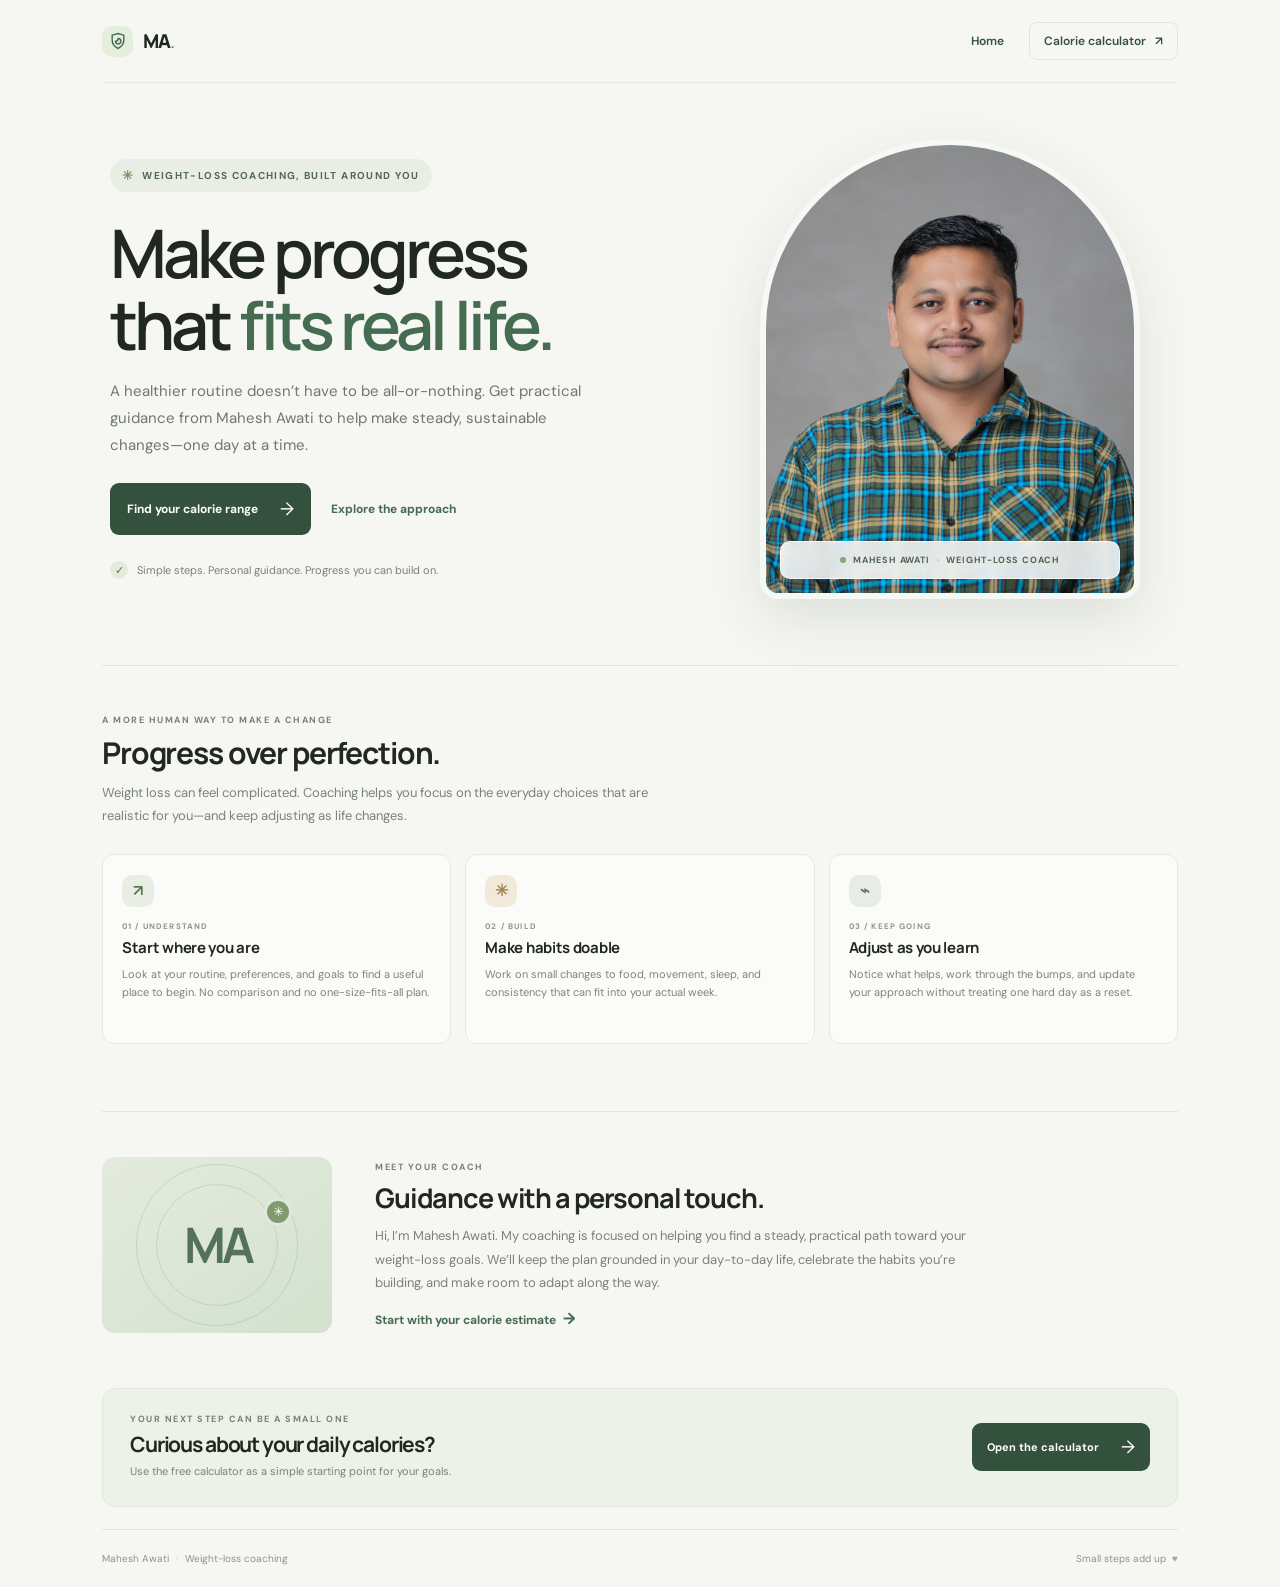
==== index.html @ b431dde3 "Version 01" ====
<!doctype html>
<html lang="en">
<head>
  <meta charset="utf-8">
  <meta name="viewport" content="width=device-width, initial-scale=1">
  <meta name="theme-color" content="#f6f7f2">
  <meta name="description" content="Weight-loss coaching with Mahesh Awati. Build realistic habits, get clear guidance, and make progress that fits your life.">
  <title>Mahesh Awati | Weight-loss coaching</title>
  <link rel="preconnect" href="https://fonts.googleapis.com">
  <link rel="preconnect" href="https://fonts.gstatic.com" crossorigin>
  <link href="https://fonts.googleapis.com/css2?family=DM+Sans:wght@400;500;600;700&family=Manrope:wght@400;500;600;700;800&display=swap" rel="stylesheet">
  <link rel="stylesheet" href="styles.css">
</head>
<body>
  <main class="page-shell home-shell">
    <header class="topbar">
      <a class="brand" href="index.html" aria-label="Mahesh Awati coaching home">
        <span class="brand-mark" aria-hidden="true"><svg viewBox="0 0 24 24" fill="none"><path d="M12 21c4.5-2.2 7-5.7 7-10.1V5l-7-2-7 2v5.9C5 15.3 7.5 18.8 12 21Z" stroke="currentColor" stroke-width="1.7"/><path d="M9 12.2c1.8 0 3.2-1.4 3.2-3.2 1.8 0 3.2 1.4 3.2 3.2s-1.4 3.2-3.2 3.2S9 14 9 12.2Z" stroke="currentColor" stroke-width="1.7" stroke-linecap="round" stroke-linejoin="round"/></svg></span>
        <span>MA<span class="brand-light">.</span></span>
      </a>
      <nav class="site-nav" aria-label="Main navigation">
        <a href="index.html" aria-current="page">Home</a>
        <a class="nav-cta" href="calculator.html">Calorie calculator <span aria-hidden="true">↗</span></a>
      </nav>
    </header>

    <section class="home-hero" id="top">
      <div class="home-copy">
        <span class="eyebrow"><span class="sparkle" aria-hidden="true">✳</span> WEIGHT-LOSS COACHING, BUILT AROUND YOU</span>
        <h1>Make progress<br>that <span>fits real life.</span></h1>
        <p class="home-lede">A healthier routine doesn’t have to be all-or-nothing. Get practical guidance from Mahesh Awati to help make steady, sustainable changes—one day at a time.</p>
        <div class="hero-actions"><a class="primary-link" href="calculator.html">Find your calorie range <span aria-hidden="true">→</span></a><a class="secondary-link" href="#approach">Explore the approach</a></div>
        <div class="home-proof"><span class="proof-mark" aria-hidden="true">✓</span><span>Simple steps. Personal guidance. Progress you can build on.</span></div>
      </div>

      <figure class="coach-photo">
        <img src="Mahesh%20Photo.jpeg" alt="Mahesh Awati, weight-loss coach">
        <figcaption><span class="caption-dot"></span> MAHESH AWATI <span class="photo-caption-divider">·</span> WEIGHT-LOSS COACH</figcaption>
      </figure>
    </section>

    <section class="approach-section" id="approach">
      <div class="section-intro"><span class="step-label">A MORE HUMAN WAY TO MAKE A CHANGE</span><h2>Progress over perfection.</h2><p>Weight loss can feel complicated. Coaching helps you focus on the everyday choices that are realistic for you—and keep adjusting as life changes.</p></div>
      <div class="approach-grid">
        <article class="approach-card"><span class="approach-icon icon-one" aria-hidden="true">↗</span><span class="card-kicker">01 / UNDERSTAND</span><h3>Start where you are</h3><p>Look at your routine, preferences, and goals to find a useful place to begin. No comparison and no one-size-fits-all plan.</p></article>
        <article class="approach-card"><span class="approach-icon icon-two" aria-hidden="true">✳</span><span class="card-kicker">02 / BUILD</span><h3>Make habits doable</h3><p>Work on small changes to food, movement, sleep, and consistency that can fit into your actual week.</p></article>
        <article class="approach-card"><span class="approach-icon icon-three" aria-hidden="true">⌁</span><span class="card-kicker">03 / KEEP GOING</span><h3>Adjust as you learn</h3><p>Notice what helps, work through the bumps, and update your approach without treating one hard day as a reset.</p></article>
      </div>
    </section>

    <section class="coach-section" id="coach">
      <div class="coach-monogram" aria-hidden="true"><span>MA</span><i>✳</i></div>
      <div class="coach-copy"><span class="step-label">MEET YOUR COACH</span><h2>Guidance with a personal touch.</h2><p>Hi, I’m Mahesh Awati. My coaching is focused on helping you find a steady, practical path toward your weight-loss goals. We’ll keep the plan grounded in your day-to-day life, celebrate the habits you’re building, and make room to adapt along the way.</p><a class="text-link" href="calculator.html">Start with your calorie estimate <span aria-hidden="true">→</span></a></div>
    </section>

    <section class="closing-cta">
      <div><span class="step-label">YOUR NEXT STEP CAN BE A SMALL ONE</span><h2>Curious about your daily calories?</h2><p>Use the free calculator as a simple starting point for your goals.</p></div>
      <a class="closing-button" href="calculator.html">Open the calculator <span aria-hidden="true">→</span></a>
    </section>

    <footer class="page-footer"><span>Mahesh Awati <span class="footer-dot">·</span> Weight-loss coaching</span><span>Small steps add up <span class="heart" aria-hidden="true">♥</span></span></footer>
  </main>
</body>
</html>
---- styles.css ----
:root{--ink:#202821;--muted:#778079;--green:#456b51;--deep:#33513d;--lime:#dcebc8;--paper:#f6f7f2;--line:#e8ebe3;--white:#fff;--peach:#f8e8dd;--shadow:0 20px 65px rgba(43,61,46,.09)}
*{box-sizing:border-box}
html{scroll-behavior:smooth}
body{margin:0;background:var(--paper);color:var(--ink);font-family:"DM Sans",sans-serif;-webkit-font-smoothing:antialiased}
button,input,select{font:inherit}
.page-shell{max-width:1160px;margin:0 auto;padding:0 42px}
.topbar{height:83px;display:flex;align-items:center;justify-content:space-between;border-bottom:1px solid rgba(54,73,57,.09)}
.brand{display:inline-flex;align-items:center;gap:10px;color:var(--ink);text-decoration:none;font-family:Manrope,sans-serif;font-size:19px;font-weight:800;letter-spacing:-.8px}
.brand-light{font-weight:500;color:#728072}
.brand-mark{width:31px;height:31px;background:#e5eddd;color:var(--green);border-radius:10px;display:grid;place-items:center}
.brand-mark svg{width:20px;height:20px}
.topbar-note{display:flex;align-items:center;gap:9px;color:#707a71;font-size:12px;font-weight:500}
.online-dot{width:7px;height:7px;border-radius:50%;background:#88ac76;box-shadow:0 0 0 4px #e8efe2}
.hero{display:grid;grid-template-columns:1fr 490px;gap:70px;align-items:center;padding:73px 0 67px}
.hero-copy{padding:0 0 24px 10px}
.eyebrow,.step-label{font-size:10px;letter-spacing:1.35px;font-weight:700;color:#748375}
.eyebrow{display:inline-flex;align-items:center;gap:8px;padding:8px 12px;border-radius:20px;background:#e9eee4;color:#526951}
.sparkle{font-size:13px;color:#789764}
h1,h2,p{margin-top:0}
h1{margin:25px 0 18px;font-family:Manrope,sans-serif;font-weight:600;font-size:clamp(48px,6vw,68px);line-height:1.07;letter-spacing:-3.9px}
h1 span{color:var(--green)}
.hero-copy>p{max-width:420px;margin-bottom:25px;color:#6e786f;font-size:15px;line-height:1.8}
.trust-note{display:flex;align-items:center;gap:9px;color:#546957;font-size:12px;font-weight:600}
.trust-icon{display:grid;place-items:center;width:19px;height:19px;border-radius:50%;background:#e3ebdc;color:#52734f;font-size:12px}
.calculator-card{background:var(--white);border:1px solid rgba(33,51,36,.055);border-radius:19px;padding:31px 34px 22px;box-shadow:var(--shadow)}
.card-heading{display:flex;justify-content:space-between;align-items:center;margin-bottom:26px}
.step-label{display:block;font-size:9px;letter-spacing:1.5px}
.card-heading h2,.results-heading h2{margin:7px 0 0;font-family:Manrope,sans-serif;font-size:25px;letter-spacing:-.9px;font-weight:700}
.profile-icon{width:39px;height:39px;display:grid;place-items:center;border-radius:12px;background:#f1f4ee;color:var(--green)}
.profile-icon svg{width:23px;height:23px}
.field-grid{display:grid;grid-template-columns:1fr 1fr;gap:17px 15px}
.field{min-width:0}
.field label{display:block;margin-bottom:8px;font-size:11px;font-weight:700;color:#3e4a40}
.unit{margin-left:4px;color:#98a098;font-size:10px;font-weight:400}
.input-wrap,.select-wrap{position:relative}
.input-wrap input,.select-wrap select{width:100%;height:45px;appearance:none;border:1px solid #e6e9e2;border-radius:8px;background:#fcfdfa;color:var(--ink);outline:0;transition:border-color .2s,box-shadow .2s}
.input-wrap input{padding:0 43px 0 12px;font-size:13px;font-weight:600}
.input-wrap input::placeholder{color:#aeb5ad;font-weight:400}
.input-suffix{position:absolute;right:12px;top:50%;transform:translateY(-50%);color:#8c968c;font-size:11px;pointer-events:none}
.select-wrap select{padding:0 37px 0 12px;color:#68736a;font-size:12px;cursor:pointer}
.select-wrap select:valid{color:#354237}
.select-chevron{position:absolute;right:13px;top:50%;transform:translateY(-58%);color:#829083;font-size:18px;pointer-events:none}
.input-wrap input:focus,.select-wrap select:focus{border-color:#87a18a;box-shadow:0 0 0 3px rgba(114,149,118,.13)}
.field-error{display:block;min-height:13px;padding-top:4px;color:#b34c3b;font-size:10px}
.activity-field{margin-top:8px}
.activity-field .select-wrap select{height:47px}
.calculate-button{width:100%;height:49px;margin-top:14px;padding:0 17px;border:0;border-radius:9px;background:var(--deep);color:white;display:flex;align-items:center;justify-content:space-between;font-size:13px;font-weight:700;cursor:pointer;transition:background .2s,transform .2s,box-shadow .2s}
.calculate-button:hover{background:#284633;box-shadow:0 7px 16px rgba(51,81,61,.16);transform:translateY(-1px)}
.calculate-button:focus-visible,.text-button:focus-visible{outline:3px solid #a4c19d;outline-offset:3px}
.button-arrow{font-size:20px;font-weight:400;line-height:1}
.form-footnote{display:flex;align-items:center;justify-content:center;gap:6px;margin:14px 0 0;color:#939b93;font-size:10px}
.form-footnote svg{width:14px;height:14px;color:#819583}
.results{padding:2px 0 55px;scroll-margin-top:24px}
.results-heading{display:flex;justify-content:space-between;align-items:flex-end;margin-bottom:22px}
.results-heading h2{font-size:29px;margin-top:8px}
.results-heading p{margin:6px 0 0;color:#7b857b;font-size:13px}
.text-button{border:0;background:none;color:var(--green);font-size:12px;font-weight:700;cursor:pointer;padding:8px 0}
.text-button span{font-size:15px;margin-left:4px}
.result-grid{display:grid;grid-template-columns:repeat(3,1fr);gap:15px}
.result-card{min-height:204px;border:1px solid var(--line);border-radius:14px;padding:19px 20px 17px;background:#fff}
.maintenance-card{background:#fff}
.loss-card{background:#f2f6ed;border-color:#e5edde}
.gain-card{background:#fcf5ef;border-color:#f1e7dc}
.result-icon{display:grid;place-items:center;width:30px;height:30px;margin-bottom:13px;border-radius:9px;background:#eef2eb;color:#5b785e;font-size:18px;font-weight:600}
.loss-card .result-icon{background:#e4edda;color:#5d7a50}
.gain-card .result-icon{background:#f7e9dc;color:#ad754c}
.result-label{color:#718074;font-size:9px;font-weight:700;letter-spacing:1.1px}
.calorie-number{display:flex;align-items:baseline;gap:7px;margin:7px 0 2px;white-space:nowrap}
.calorie-number strong{font-family:Manrope,sans-serif;font-size:32px;letter-spacing:-1.4px;font-weight:700;color:#26372a}
.calorie-number span{color:#899189;font-size:10px}
.result-card>p{margin:0 0 13px;color:#808980;font-size:11px}
.result-tag{display:inline-flex;padding:6px 8px;border-radius:20px;font-size:9px;font-weight:600}
.neutral-tag{background:#f0f2ee;color:#737d73}
.green-tag{background:#e4eddb;color:#5c7651}
.peach-tag{background:#f5e9dd;color:#9c704f}
.results-note{max-width:790px;margin:16px 0 0;color:#8a938a;font-size:10px;line-height:1.7}
.results-note span{margin-right:5px;color:#819582}
.page-footer{min-height:58px;border-top:1px solid rgba(54,73,57,.1);display:flex;justify-content:space-between;align-items:center;color:#8b948b;font-size:10px}
.heart{color:#9aaf8b;margin-left:3px}
[hidden]{display:none!important}
@media(max-width:900px){.hero{grid-template-columns:1fr 440px;gap:28px}.page-shell{padding:0 28px}.calculator-card{padding:28px 26px 21px}h1{font-size:55px}}
@media(max-width:720px){.page-shell{padding:0 21px}.topbar{height:70px}.topbar-note{font-size:0}.topbar-note .online-dot{font-size:initial}.hero{grid-template-columns:1fr;gap:26px;padding:49px 0 45px}.hero-copy{padding:0}.hero-copy>p{max-width:460px}h1{font-size:55px;margin:20px 0 15px}.calculator-card{max-width:540px;width:100%;justify-self:center}.results{padding-bottom:38px}.result-grid{grid-template-columns:1fr;gap:10px}.result-card{min-height:auto;display:grid;grid-template-columns:36px 1fr auto;align-items:center;column-gap:10px;padding:15px 16px}.result-icon{grid-column:1;grid-row:1/4;margin:0}.result-label{grid-column:2;grid-row:1;align-self:end}.calorie-number{grid-column:2;grid-row:2;margin:1px 0;gap:6px}.calorie-number strong{font-size:27px}.result-card>p{grid-column:2;grid-row:3;margin:0}.result-tag{grid-column:3;grid-row:1/4;justify-self:end;align-self:center}.results-heading h2{font-size:25px}.results-note{font-size:10px}.page-footer{gap:10px;font-size:9px}}
@media(max-width:390px){.page-shell{padding:0 15px}.calculator-card{padding:25px 19px 19px}.field-grid{gap:12px 10px}.field label{font-size:10px}.input-wrap input,.select-wrap select{font-size:11px;padding-left:9px}.result-card{grid-template-columns:31px 1fr auto;column-gap:8px;padding:13px 11px}.calorie-number strong{font-size:24px}.calorie-number span{font-size:9px}.result-tag{font-size:8px}.result-card>p{font-size:10px}}
/* Shared site navigation */
.site-nav{display:flex;align-items:center;gap:25px}
.site-nav a{color:#69766b;text-decoration:none;font-size:12px;font-weight:600;transition:color .2s}
.site-nav a:hover,.site-nav a[aria-current="page"]{color:var(--deep)}
.site-nav .nav-cta{display:flex;align-items:center;gap:9px;padding:10px 14px;border:1px solid #dfe6da;border-radius:8px;color:var(--deep)}
.site-nav .nav-cta:hover{background:#edf2e9}
/* Coaching homepage */
.home-hero{min-height:510px;display:grid;grid-template-columns:1fr 440px;gap:55px;align-items:center;padding:56px 8px 66px}
.home-copy{max-width:590px}
.home-copy h1{font-size:clamp(49px,6vw,67px);margin:25px 0 17px}
.home-lede{max-width:495px;margin-bottom:24px;color:#6e786f;font-size:15px;line-height:1.8}
.hero-actions{display:flex;align-items:center;gap:20px;flex-wrap:wrap}
.primary-link,.closing-button{display:inline-flex;align-items:center;justify-content:space-between;gap:22px;padding:14px 17px;border-radius:9px;background:var(--deep);color:white;text-decoration:none;font-size:12px;font-weight:700;transition:background .2s,transform .2s}
.primary-link:hover,.closing-button:hover{background:#284633;transform:translateY(-1px)}
.primary-link span,.closing-button span{font-size:18px;font-weight:400}
.secondary-link,.text-link{color:var(--green);text-decoration:none;font-size:12px;font-weight:700}
.secondary-link:hover,.text-link:hover{text-decoration:underline;text-underline-offset:4px}
.home-proof{display:flex;align-items:center;gap:9px;margin-top:26px;color:#778177;font-size:11px}
.proof-mark{display:grid;place-items:center;width:18px;height:18px;border-radius:50%;background:#e3ebdc;color:#52734f;font-size:11px}
.coach-art{height:376px;position:relative;overflow:hidden;border-radius:48% 48% 18px 18px;background:linear-gradient(145deg,#e8eddf,#dce7d6 64%,#d1dfca)}
.art-sun{position:absolute;width:175px;height:175px;left:50%;top:49px;transform:translateX(-50%);border-radius:50%;background:#f3ddaa;opacity:.9}
.art-orbit{position:absolute;border:1px solid rgba(73,108,76,.17);border-radius:50%;left:50%;top:36px;transform:translateX(-50%)}
.orbit-one{width:270px;height:270px}.orbit-two{width:335px;height:335px;top:5px}
.art-person{position:absolute;bottom:48px;left:50%;width:150px;height:250px;transform:translateX(-45%)}
.person-head{position:absolute;z-index:2;width:57px;height:68px;left:46px;top:8px;border-radius:45% 48% 46% 42%;background:#bb805c;transform:rotate(-5deg)}
.person-head:before{content:"";position:absolute;width:61px;height:32px;top:-5px;left:-3px;border-radius:50% 50% 25% 25%;background:#304536;transform:rotate(-4deg)}
.person-body{position:absolute;top:72px;left:25px;width:101px;height:130px;border-radius:37px 35px 12px 12px;background:#57755c;transform:rotate(-3deg)}
.person-body:after{content:"";position:absolute;left:44px;top:0;width:7px;height:115px;background:rgba(255,255,255,.1);border-radius:5px}
.person-arm{position:absolute;z-index:2;top:83px;left:1px;width:34px;height:108px;border-radius:20px;background:#bb805c;transform:rotate(23deg);transform-origin:top center}
.person-leg{position:absolute;top:184px;width:35px;height:84px;border-radius:7px 7px 18px 18px;background:#34483a;transform-origin:top center}
.left-leg{left:42px;transform:rotate(5deg)}.right-leg{left:79px;transform:rotate(-5deg)}
.art-card{position:absolute;z-index:3;display:flex;align-items:center;gap:9px;border:1px solid rgba(255,255,255,.7);background:rgba(255,255,255,.8);box-shadow:0 12px 28px rgba(47,69,48,.1);backdrop-filter:blur(8px)}
.art-note{left:18px;top:111px;padding:11px 14px;border-radius:11px;color:#526451;font-size:10px;line-height:1.45;font-weight:600}
.mini-spark{color:#81a16f;font-size:17px}
.art-caption{position:absolute;z-index:3;right:19px;bottom:18px;display:flex;align-items:center;gap:7px;padding:9px 11px;border-radius:18px;background:rgba(255,255,255,.72);color:#69806a;font-size:8px;letter-spacing:1px;font-weight:700}
.caption-dot{width:6px;height:6px;border-radius:50%;background:#88a779}
.art-leaf{position:absolute;z-index:1;width:48px;height:22px;border-radius:100% 0 100% 0;background:rgba(113,148,103,.54);transform:rotate(-34deg)}
.leaf-one{right:27px;top:139px}.leaf-two{right:58px;top:169px;transform:rotate(24deg) scale(.8)}.leaf-three{left:29px;bottom:70px;transform:rotate(28deg) scale(.9)}
.approach-section{padding:48px 0 67px;border-top:1px solid rgba(54,73,57,.1)}
.section-intro{max-width:575px;margin-bottom:26px}
.section-intro h2,.coach-copy h2,.closing-cta h2{margin:9px 0 10px;font-family:Manrope,sans-serif;font-size:30px;line-height:1.2;letter-spacing:-1.15px}
.section-intro>p,.coach-copy>p,.closing-cta p{margin:0;color:#798379;font-size:13px;line-height:1.8}
.approach-grid{display:grid;grid-template-columns:repeat(3,1fr);gap:14px}
.approach-card{min-height:190px;padding:20px 19px;border:1px solid #e5e9e1;border-radius:12px;background:rgba(255,255,255,.62)}
.approach-icon{display:grid;place-items:center;width:32px;height:32px;margin-bottom:14px;border-radius:10px;font-size:16px;font-weight:600}
.icon-one{background:#e8eee3;color:#587752}.icon-two{background:#f1eadb;color:#a4874f}.icon-three{background:#e7ece8;color:#657b70}
.card-kicker{display:block;margin-bottom:6px;color:#8b958a;font-size:8px;letter-spacing:1.15px;font-weight:700}
.approach-card h3{margin:0 0 7px;font-family:Manrope,sans-serif;font-size:15px;letter-spacing:-.3px}
.approach-card p{margin:0;color:#7b857c;font-size:11px;line-height:1.7}
.coach-section{display:grid;grid-template-columns:230px 1fr;gap:43px;align-items:center;padding:45px 0 55px;border-top:1px solid rgba(54,73,57,.1)}
.coach-monogram{position:relative;height:176px;display:grid;place-items:center;overflow:hidden;border-radius:13px;background:linear-gradient(145deg,#e4ebde,#d3e1ce)}
.coach-monogram:before,.coach-monogram:after{content:"";position:absolute;width:160px;height:160px;border:1px solid rgba(78,112,79,.17);border-radius:50%}
.coach-monogram:after{width:120px;height:120px}
.coach-monogram>span{z-index:1;color:#547259;font-family:Manrope,sans-serif;font-size:49px;font-weight:700;letter-spacing:-4px}
.coach-monogram i{position:absolute;z-index:2;right:40px;top:41px;display:grid;place-items:center;width:28px;height:28px;border:3px solid #e0e9db;border-radius:50%;background:#809b70;color:white;font-size:13px;font-style:normal}
.coach-copy{max-width:600px}.coach-copy h2{font-size:27px}.coach-copy>p{margin:0 0 13px}.text-link span{margin-left:4px;font-size:16px}
.closing-cta{display:flex;justify-content:space-between;align-items:center;gap:25px;margin:0 0 22px;padding:24px 27px;border:1px solid #e2e9dc;border-radius:13px;background:#edf2e9}
.closing-cta h2{font-size:21px;margin:7px 0 5px}.closing-cta p{font-size:11px}
.closing-button{flex:none;padding:12px 15px;font-size:11px}
.footer-dot{padding:0 4px;color:#b1b9af}
@media(max-width:900px){.home-hero{grid-template-columns:1fr 365px;gap:28px;padding-left:0;padding-right:0}.coach-art{height:340px}.home-copy h1{font-size:54px}.coach-section{grid-template-columns:190px 1fr;gap:30px}}
@media(max-width:720px){.site-nav{gap:13px}.site-nav a{font-size:11px}.site-nav .nav-cta{gap:5px;padding:9px 10px}.home-hero{grid-template-columns:1fr;gap:34px;padding:47px 0 48px}.home-copy h1{font-size:55px}.coach-art{width:min(100%,440px);height:330px;justify-self:center}.approach-section{padding:37px 0 43px}.approach-grid{grid-template-columns:1fr;gap:10px}.approach-card{min-height:auto;display:grid;grid-template-columns:38px 1fr;column-gap:10px;padding:15px}.approach-icon{grid-column:1;grid-row:1/4;margin:0}.card-kicker{grid-column:2;grid-row:1}.approach-card h3{grid-column:2;grid-row:2}.approach-card p{grid-column:2;grid-row:3}.coach-section{grid-template-columns:1fr;gap:22px;padding:37px 0 42px}.coach-monogram{width:100%;height:145px}.coach-monogram>span{font-size:43px}.closing-cta{align-items:flex-start;flex-direction:column;padding:20px}.closing-cta h2{font-size:20px}.page-footer{min-height:56px}}
@media(max-width:390px){.site-nav{gap:8px}.site-nav .nav-cta{font-size:10px;padding:8px}.home-copy h1{font-size:49px}.hero-actions{gap:13px}.primary-link{gap:12px}.secondary-link{font-size:11px}.coach-art{height:300px}.art-person{transform:translateX(-45%) scale(.9);transform-origin:bottom center}}
/* Coach portrait in the homepage hero */
.coach-photo{position:relative;width:min(100%,380px);height:460px;justify-self:center;margin:0;overflow:hidden;border:6px solid rgba(255,255,255,.72);border-radius:190px 190px 18px 18px;background:#dfe5dc;box-shadow:0 20px 55px rgba(43,61,46,.12)}
.coach-photo img{display:block;width:100%;height:100%;object-fit:cover;object-position:center 36%}
.coach-photo figcaption{position:absolute;right:14px;bottom:14px;left:14px;display:flex;align-items:center;justify-content:center;gap:7px;padding:12px 10px;border:1px solid rgba(255,255,255,.7);border-radius:10px;background:rgba(255,255,255,.84);backdrop-filter:blur(8px);color:#526451;font-size:9px;letter-spacing:.8px;font-weight:700}
.photo-caption-divider{color:#9ca69c}
@media(max-width:900px){.coach-photo{height:420px;width:min(100%,350px)}}
@media(max-width:720px){.coach-photo{width:min(100%,400px);height:min(125vw,480px)}}
@media(max-width:390px){.coach-photo{height:min(125vw,440px)}}
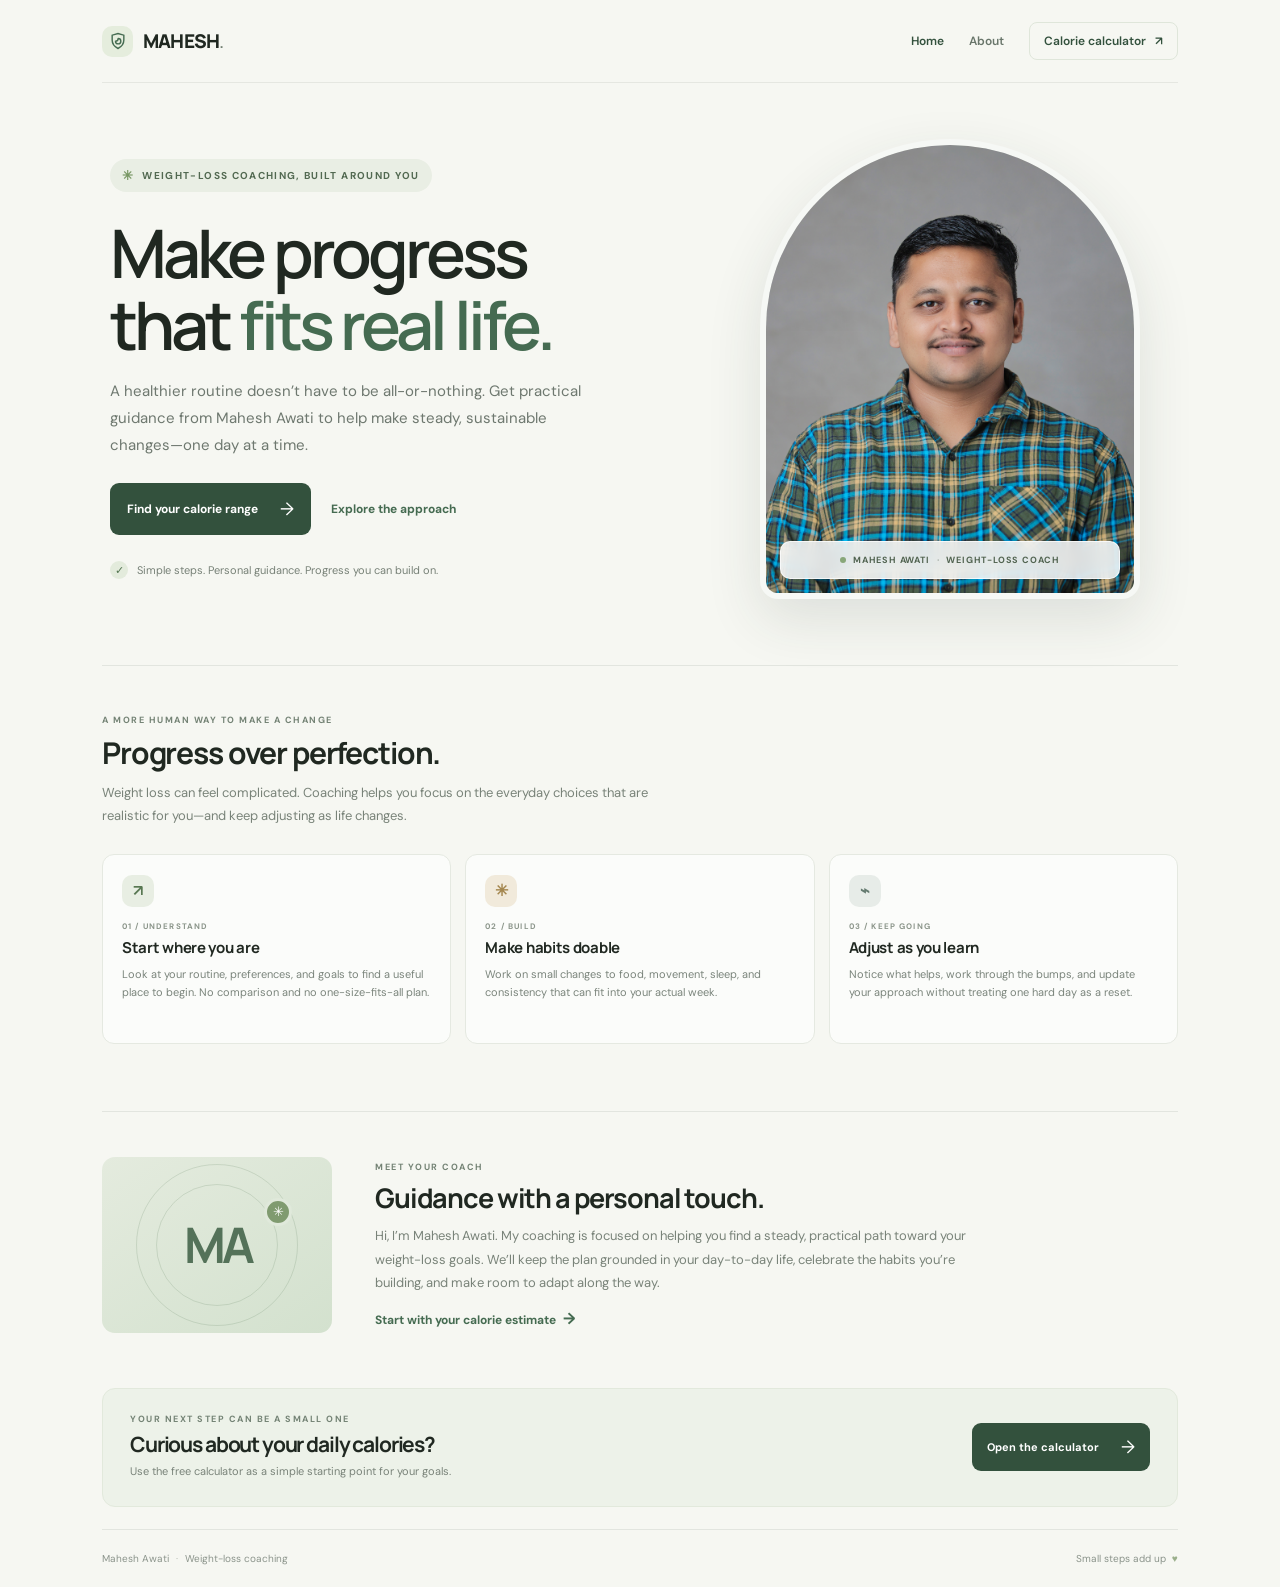
==== commit 30d1f6d5: "Name Change in Header" ====
--- a/index.html
+++ b/index.html
@@ -16,10 +16,11 @@
     <header class="topbar">
       <a class="brand" href="index.html" aria-label="Mahesh Awati coaching home">
         <span class="brand-mark" aria-hidden="true"><svg viewBox="0 0 24 24" fill="none"><path d="M12 21c4.5-2.2 7-5.7 7-10.1V5l-7-2-7 2v5.9C5 15.3 7.5 18.8 12 21Z" stroke="currentColor" stroke-width="1.7"/><path d="M9 12.2c1.8 0 3.2-1.4 3.2-3.2 1.8 0 3.2 1.4 3.2 3.2s-1.4 3.2-3.2 3.2S9 14 9 12.2Z" stroke="currentColor" stroke-width="1.7" stroke-linecap="round" stroke-linejoin="round"/></svg></span>
-        <span>MA<span class="brand-light">.</span></span>
+        <span>MAHESH<span class="brand-light">.</span></span>
       </a>
       <nav class="site-nav" aria-label="Main navigation">
         <a href="index.html" aria-current="page">Home</a>
+        <a href="about.html">About</a>
         <a class="nav-cta" href="calculator.html">Calorie calculator <span aria-hidden="true">↗</span></a>
       </nav>
     </header>
@@ -34,7 +35,7 @@
       </div>
 
       <figure class="coach-photo">
-        <img src="Mahesh%20Photo.jpeg" alt="Mahesh Awati, weight-loss coach">
+        <img src="Mahesh%20Photo.jpeg" alt="Mahesh Awati">
         <figcaption><span class="caption-dot"></span> MAHESH AWATI <span class="photo-caption-divider">·</span> WEIGHT-LOSS COACH</figcaption>
       </figure>
     </section>
--- a/styles.css
+++ b/styles.css
@@ -152,3 +152,27 @@
 @media(max-width:900px){.coach-photo{height:420px;width:min(100%,350px)}}
 @media(max-width:720px){.coach-photo{width:min(100%,400px);height:min(125vw,480px)}}
 @media(max-width:390px){.coach-photo{height:min(125vw,440px)}}
+/* About page */
+.about-hero{display:grid;grid-template-columns:1fr 360px;gap:65px;align-items:center;padding:61px 8px 66px}
+.about-hero-copy h1{margin:24px 0 17px;font-size:clamp(43px,5vw,58px);line-height:1.13;letter-spacing:-2.9px}
+.about-hero-copy h1 span{color:var(--green)}
+.about-hero-copy>p{max-width:490px;margin:0 0 24px;color:#6e786f;font-size:14px;line-height:1.8}
+.about-portrait{position:relative;width:min(100%,350px);height:420px;justify-self:center;margin:0;overflow:hidden;border:6px solid rgba(255,255,255,.75);border-radius:175px 175px 16px 16px;background:#dfe5dc;box-shadow:0 18px 48px rgba(43,61,46,.1)}
+.about-portrait img{width:100%;height:100%;display:block;object-fit:cover;object-position:center 36%}
+.about-portrait figcaption{position:absolute;left:12px;right:12px;bottom:12px;display:flex;justify-content:center;gap:7px;padding:11px 8px;border:1px solid rgba(255,255,255,.7);border-radius:9px;background:rgba(255,255,255,.88);backdrop-filter:blur(7px);color:#526451;font-size:8px;font-weight:700;letter-spacing:.75px}
+.about-portrait figcaption span{color:#9ca69c}
+.about-story{display:grid;grid-template-columns:.85fr 1.15fr;gap:60px;padding:43px 8px;border-top:1px solid rgba(54,73,57,.1)}
+.story-heading h2{margin:10px 0 0;font-family:Manrope,sans-serif;font-size:30px;letter-spacing:-1px}
+.story-copy{max-width:610px}
+.story-copy p{margin:0 0 12px;color:#737e74;font-size:13px;line-height:1.85}
+.story-copy p:last-child{margin-bottom:0}
+.about-values{display:grid;grid-template-columns:repeat(3,1fr);gap:14px;padding:8px 0 52px}
+.about-values article{padding:19px;border:1px solid #e5e9e1;border-radius:12px;background:rgba(255,255,255,.62)}
+.value-number{color:#91a18e;font-size:9px;font-weight:700;letter-spacing:1px}
+.about-values h3{margin:11px 0 6px;font-family:Manrope,sans-serif;font-size:16px}
+.about-values p{margin:0;color:#7b857c;font-size:11px;line-height:1.7}
+.about-cta{display:flex;justify-content:space-between;align-items:center;gap:25px;margin:0 0 22px;padding:24px 27px;border:1px solid #e2e9dc;border-radius:13px;background:#edf2e9}
+.about-cta h2{margin:7px 0 5px;font-family:Manrope,sans-serif;font-size:21px;letter-spacing:-.7px}
+.about-cta p{margin:0;color:#798379;font-size:11px;line-height:1.7}
+@media(max-width:900px){.about-hero{grid-template-columns:1fr 315px;gap:30px}.about-portrait{height:390px;width:min(100%,310px)}.about-hero-copy h1{font-size:47px}.about-story{gap:35px}}
+@media(max-width:720px){.about-hero{grid-template-columns:1fr;gap:32px;padding:45px 0 42px}.about-hero-copy h1{font-size:49px}.about-portrait{width:min(100%,370px);height:min(125vw,455px)}.about-story{grid-template-columns:1fr;gap:15px;padding:35px 0}.story-heading h2{font-size:27px}.about-values{grid-template-columns:1fr;gap:10px;padding-bottom:38px}.about-values article{display:grid;grid-template-columns:34px 1fr;column-gap:10px;padding:14px}.value-number{grid-column:1;grid-row:1/3;padding-top:3px}.about-values h3{grid-column:2;grid-row:1;margin:0 0 4px}.about-values p{grid-column:2;grid-row:2}.about-cta{align-items:flex-start;flex-direction:column;padding:20px}}
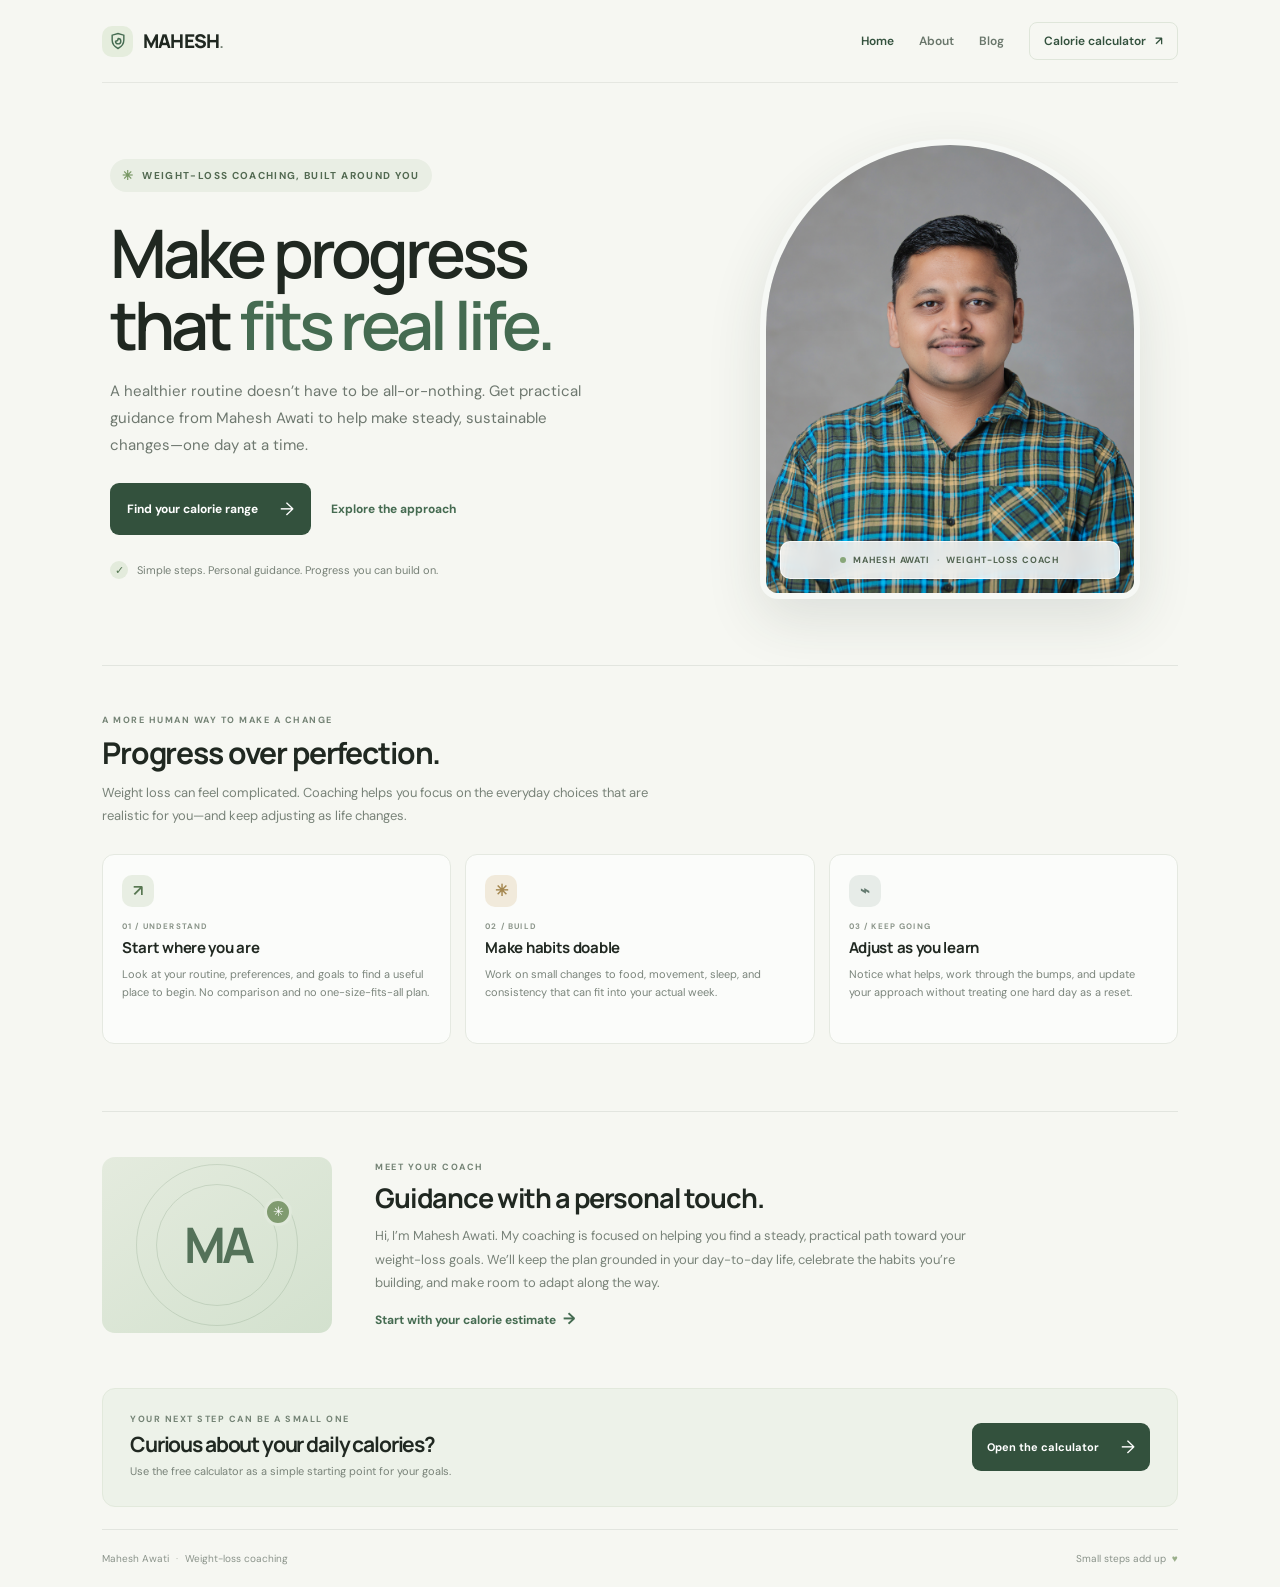
==== commit dca25805: "Blog Changes" ====
--- a/index.html
+++ b/index.html
@@ -21,6 +21,7 @@
       <nav class="site-nav" aria-label="Main navigation">
         <a href="index.html" aria-current="page">Home</a>
         <a href="about.html">About</a>
+        <a href="blog.html">Blog</a>
         <a class="nav-cta" href="calculator.html">Calorie calculator <span aria-hidden="true">↗</span></a>
       </nav>
     </header>
--- a/styles.css
+++ b/styles.css
@@ -176,3 +176,55 @@
 .about-cta p{margin:0;color:#798379;font-size:11px;line-height:1.7}
 @media(max-width:900px){.about-hero{grid-template-columns:1fr 315px;gap:30px}.about-portrait{height:390px;width:min(100%,310px)}.about-hero-copy h1{font-size:47px}.about-story{gap:35px}}
 @media(max-width:720px){.about-hero{grid-template-columns:1fr;gap:32px;padding:45px 0 42px}.about-hero-copy h1{font-size:49px}.about-portrait{width:min(100%,370px);height:min(125vw,455px)}.about-story{grid-template-columns:1fr;gap:15px;padding:35px 0}.story-heading h2{font-size:27px}.about-values{grid-template-columns:1fr;gap:10px;padding-bottom:38px}.about-values article{display:grid;grid-template-columns:34px 1fr;column-gap:10px;padding:14px}.value-number{grid-column:1;grid-row:1/3;padding-top:3px}.about-values h3{grid-column:2;grid-row:1;margin:0 0 4px}.about-values p{grid-column:2;grid-row:2}.about-cta{align-items:flex-start;flex-direction:column;padding:20px}}
+/* Blog index and article layouts */
+.blog-intro{max-width:670px;padding:55px 8px 34px}
+.blog-intro h1{margin:20px 0 14px;font-size:clamp(44px,5.5vw,61px);line-height:1.1;letter-spacing:-3px}
+.blog-intro h1 span{color:var(--green)}
+.blog-intro>p{max-width:520px;margin:0;color:#727d73;font-size:14px;line-height:1.8}
+.blog-list{display:grid;gap:13px;padding:0 8px 42px}
+.post-card{display:grid;grid-template-columns:42px 1fr 154px;gap:18px;align-items:center;padding:22px;border:1px solid #e5e9e1;border-radius:13px;background:rgba(255,255,255,.78);transition:transform .2s,box-shadow .2s}
+.post-card:hover{transform:translateY(-2px);box-shadow:0 12px 28px rgba(43,61,46,.07)}
+.post-number{align-self:start;padding-top:2px;color:#9bab91;font-family:Manrope,sans-serif;font-size:12px;font-weight:700}
+.post-content{min-width:0}
+.post-meta{display:flex;gap:12px;align-items:center;color:#829080;font-size:8px;font-weight:700;letter-spacing:1.05px}
+.post-meta span+span:before{content:"·";margin-right:12px;color:#b2bbb0}
+.post-content h2{margin:8px 0 7px;font-family:Manrope,sans-serif;font-size:19px;line-height:1.35;letter-spacing:-.55px}
+.post-content h2 a{color:#27352a;text-decoration:none}
+.post-content h2 a:hover{color:var(--green)}
+.post-content>p{max-width:600px;margin:0 0 11px;color:#7b857c;font-size:11px;line-height:1.7}
+.post-link{color:var(--green);text-decoration:none;font-size:10px;font-weight:700}
+.post-link:hover{text-decoration:underline;text-underline-offset:3px}
+.post-link span{margin-left:4px;font-size:14px}
+.post-art{height:103px;position:relative;overflow:hidden;display:grid;place-items:center;border-radius:10px}
+.post-art>span{font-family:Manrope,sans-serif;font-size:48px;font-weight:800;letter-spacing:-4px;color:rgba(255,255,255,.8)}
+.post-art i{position:absolute;right:15px;bottom:10px;font-size:22px;color:rgba(48,75,52,.48);font-style:normal}
+.post-art-one{background:linear-gradient(140deg,#e8eddf,#cdddc7)}.post-art-two{background:linear-gradient(140deg,#f0eddf,#e4d8bc)}.post-art-three{background:linear-gradient(140deg,#e4ece8,#c7d9d0)}
+.blog-cta{display:flex;justify-content:space-between;align-items:center;gap:25px;margin:0 8px 22px;padding:22px 25px;border:1px solid #e2e9dc;border-radius:13px;background:#edf2e9}
+.blog-cta h2{margin:7px 0 0;font-family:Manrope,sans-serif;font-size:20px;letter-spacing:-.7px}
+.article-shell{max-width:790px;margin:0 auto;padding:34px 8px 54px}
+.breadcrumb{display:inline-block;margin-bottom:25px;color:#6d806d;text-decoration:none;font-size:11px;font-weight:700}
+.breadcrumb:hover{text-decoration:underline;text-underline-offset:3px}
+.article-header{padding-bottom:24px;border-bottom:1px solid rgba(54,73,57,.12)}
+.article-header h1{margin:14px 0;font-family:Manrope,sans-serif;font-size:clamp(37px,5vw,52px);line-height:1.14;letter-spacing:-2.4px}
+.article-deck{max-width:680px;margin:0 0 18px;color:#727d73;font-size:15px;line-height:1.75}
+.article-byline{display:flex;align-items:center;gap:8px;color:#758074;font-size:10px;font-weight:600}
+.byline-mark{display:grid;place-items:center;width:27px;height:27px;border-radius:50%;background:#e3ebdc;color:#587457;font-size:9px;font-weight:800}
+.byline-separator{color:#a7b0a5}
+.article-body{max-width:690px;margin:0 auto;padding:27px 0 8px;color:#3d4940;font-size:14px;line-height:1.9}
+.article-body p{margin:0 0 17px}
+.article-body h2{margin:27px 0 10px;font-family:Manrope,sans-serif;font-size:23px;line-height:1.35;letter-spacing:-.6px;color:#26372a}
+.article-body ul{margin:0 0 18px;padding-left:21px;color:#465248}
+.article-body li{padding:3px 0 3px 3px}
+.article-note{margin:25px 0;padding:17px 18px;border-left:3px solid #8eaa80;border-radius:0 9px 9px 0;background:#edf2e9}
+.article-note strong{display:block;margin-bottom:5px;color:#426047;font-size:11px}
+.article-note p{margin:0;color:#68766a;font-size:11px;line-height:1.75}
+.article-sources{padding-top:12px;border-top:1px solid #e7ebe4}
+.article-sources h3{margin:0 0 6px;color:#526652;font-size:11px}
+.article-sources ul{margin:0;padding-left:17px;font-size:11px;line-height:1.8}
+.article-sources a{color:#4d7153}
+.next-article{display:flex;justify-content:space-between;align-items:center;gap:18px;margin-top:26px;padding:16px 18px;border:1px solid #e2e9dc;border-radius:11px;background:#f0f4ed;color:#436449;text-decoration:none}
+.next-article small{display:block;margin-bottom:5px;color:#839281;font-size:8px;letter-spacing:1px;font-weight:700}
+.next-article strong{font-family:Manrope,sans-serif;font-size:13px}
+.next-article>span:last-child{font-size:19px}
+@media(max-width:720px){.blog-intro{padding:44px 0 28px}.blog-intro h1{font-size:49px}.blog-list{padding:0 0 33px}.post-card{grid-template-columns:28px 1fr;gap:11px;padding:16px}.post-art{grid-column:2;grid-row:1;width:100%;height:82px;margin-top:4px}.post-content h2{font-size:17px}.blog-cta{align-items:flex-start;flex-direction:column;margin:0 0 20px;padding:19px}.article-shell{padding:26px 0 40px}.article-header h1{font-size:39px}.article-deck{font-size:13px}.article-body{font-size:13px;line-height:1.85}.article-body h2{font-size:21px}.next-article strong{font-size:12px}}
+
